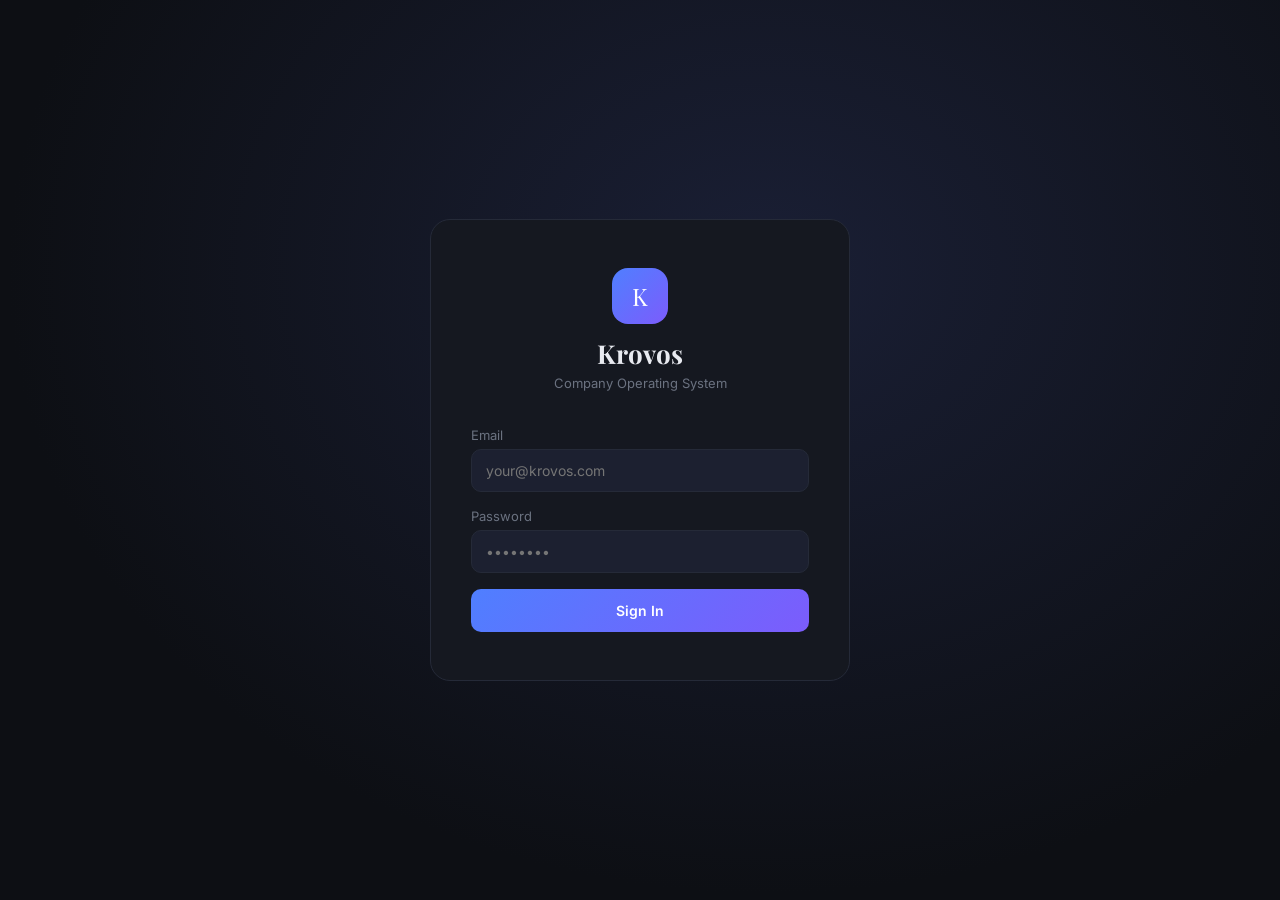
==== index.html @ 51d41aaa "Add files via upload" ====
<!DOCTYPE html>
<html lang="bn">
<head>
<meta charset="UTF-8">
<meta name="viewport" content="width=device-width, initial-scale=1.0">
<title>Krovos — Login</title>
<link rel="stylesheet" href="css/style.css">
</head>
<body>
<div class="login-wrap">
  <div class="login-card">
    <div class="login-logo">
      <div class="mark">K</div>
      <h1>Krovos</h1>
      <p>Company Operating System</p>
    </div>

    <div class="error-msg" id="errMsg"></div>

    <div class="form-group">
      <label>Email</label>
      <input type="email" id="email" placeholder="your@krovos.com" />
    </div>
    <div class="form-group">
      <label>Password</label>
      <input type="password" id="password" placeholder="••••••••" />
    </div>

    <button class="btn btn-primary" onclick="doLogin()">Sign In</button>
  </div>
</div>

<script src="js/config.js"></script>
<script>
// Simple password check (plain text for demo — upgrade to bcrypt on server later)
const OFFICERS = [
  { email: 'board@krovos.com', password: 'krovos2024', role: 'BOARD', name: 'Board Admin' },
];

async function doLogin() {
  const email = document.getElementById('email').value.trim();
  const password = document.getElementById('password').value;
  const err = document.getElementById('errMsg');
  err.style.display = 'none';

  if (!email || !password) {
    err.textContent = 'Email ও Password দিন।';
    err.style.display = 'block';
    return;
  }

  try {
    // Check against database
    const officers = await db.query('officers', {
      filter: `email=eq.${encodeURIComponent(email)}`
    });

    if (!officers || officers.length === 0) {
      err.textContent = 'Email পাওয়া যায়নি।';
      err.style.display = 'block';
      return;
    }

    const officer = officers[0];

    // Simple password check (plain text stored for demo)
    // For production: use Supabase Auth
    if (officer.plain_password && officer.plain_password !== password) {
      err.textContent = 'Password ভুল।';
      err.style.display = 'block';
      return;
    }

    // Fallback: hardcoded check for board admin
    if (email === 'board@krovos.com' && password !== 'krovos2024') {
      err.textContent = 'Password ভুল।';
      err.style.display = 'block';
      return;
    }

    auth.login(officer);
    window.location.href = 'dashboard.html';
  } catch(e) {
    err.textContent = 'Connection error। আবার try করুন।';
    err.style.display = 'block';
  }
}

document.addEventListener('keydown', e => {
  if (e.key === 'Enter') doLogin();
});

// Redirect if already logged in
if (auth.current()) window.location.href = 'dashboard.html';
</script>
</body>
</html>
---- css/style.css ----
@import url('https://fonts.googleapis.com/css2?family=Inter:wght@300;400;500;600;700&family=Playfair+Display:wght@700&display=swap');

*, *::before, *::after { box-sizing: border-box; margin: 0; padding: 0; }

:root {
  --bg: #0d0f14;
  --surface: #151820;
  --surface2: #1c2030;
  --border: #252a38;
  --accent: #4f7fff;
  --accent2: #7c5cfc;
  --text: #e8eaf0;
  --muted: #6b7280;
  --ceo: #f59e0b;
  --coo: #3b82f6;
  --cto: #8b5cf6;
  --cfo: #10b981;
  --cmo: #ec4899;
  --board: #ff6b6b;
  --danger: #ef4444;
  --success: #34d399;
}

body {
  background: var(--bg);
  color: var(--text);
  font-family: 'Inter', sans-serif;
  min-height: 100vh;
}

/* ── Login ── */
.login-wrap {
  min-height: 100vh;
  display: flex;
  align-items: center;
  justify-content: center;
  background: radial-gradient(ellipse at 60% 30%, #1a1f35 0%, var(--bg) 70%);
}

.login-card {
  background: var(--surface);
  border: 1px solid var(--border);
  border-radius: 20px;
  padding: 48px 40px;
  width: 100%;
  max-width: 420px;
}

.login-logo { text-align: center; margin-bottom: 36px; }
.login-logo .mark {
  width: 56px; height: 56px;
  background: linear-gradient(135deg, var(--accent), var(--accent2));
  border-radius: 16px;
  display: inline-flex; align-items: center; justify-content: center;
  font-family: 'Playfair Display', serif;
  font-size: 24px; color: white; margin-bottom: 12px;
}
.login-logo h1 { font-family: 'Playfair Display', serif; font-size: 26px; }
.login-logo p { color: var(--muted); font-size: 13px; margin-top: 4px; }

.form-group { margin-bottom: 16px; }
.form-group label { display: block; font-size: 13px; color: var(--muted); margin-bottom: 6px; }
.form-group input, .form-group select {
  width: 100%;
  background: var(--surface2);
  border: 1px solid var(--border);
  border-radius: 10px;
  padding: 12px 14px;
  color: var(--text);
  font-size: 14px;
  font-family: 'Inter', sans-serif;
  outline: none;
  transition: border-color 0.2s;
}
.form-group input:focus, .form-group select:focus { border-color: var(--accent); }
.form-group select option { background: var(--surface2); }

.btn {
  width: 100%;
  padding: 13px;
  border: none;
  border-radius: 10px;
  font-size: 14px;
  font-weight: 600;
  font-family: 'Inter', sans-serif;
  cursor: pointer;
  transition: opacity 0.2s, transform 0.1s;
}
.btn:active { transform: scale(0.98); }
.btn-primary { background: linear-gradient(135deg, var(--accent), var(--accent2)); color: white; }
.btn-primary:hover { opacity: 0.9; }
.btn-danger { background: var(--danger); color: white; }
.btn-sm {
  width: auto; padding: 7px 16px;
  font-size: 12px; font-weight: 600;
  border: none; border-radius: 8px;
  cursor: pointer; font-family: 'Inter', sans-serif;
}
.btn-outline {
  background: transparent;
  border: 1px solid var(--border);
  color: var(--text);
  width: auto; padding: 8px 18px;
  font-size: 13px; border-radius: 8px;
  cursor: pointer; font-family: 'Inter', sans-serif;
  transition: border-color 0.2s;
}
.btn-outline:hover { border-color: var(--accent); }

.error-msg {
  background: #ef444422;
  border: 1px solid var(--danger);
  border-radius: 8px;
  padding: 10px 14px;
  font-size: 13px;
  color: #fca5a5;
  margin-bottom: 16px;
  display: none;
}

/* ── Layout ── */
.app { display: flex; min-height: 100vh; }

.sidebar {
  width: 240px;
  background: var(--surface);
  border-right: 1px solid var(--border);
  display: flex;
  flex-direction: column;
  position: fixed;
  top: 0; left: 0; bottom: 0;
  z-index: 100;
}

.sidebar-logo {
  padding: 24px 20px;
  border-bottom: 1px solid var(--border);
  display: flex; align-items: center; gap: 12px;
}
.sidebar-logo .mark {
  width: 36px; height: 36px;
  background: linear-gradient(135deg, var(--accent), var(--accent2));
  border-radius: 10px;
  display: flex; align-items: center; justify-content: center;
  font-family: 'Playfair Display', serif;
  font-size: 16px; color: white; flex-shrink: 0;
}
.sidebar-logo h2 { font-family: 'Playfair Display', serif; font-size: 18px; }

.sidebar-user {
  padding: 16px 20px;
  border-bottom: 1px solid var(--border);
}
.sidebar-user .role-pill {
  display: inline-block;
  padding: 3px 10px;
  border-radius: 12px;
  font-size: 11px;
  font-weight: 700;
  margin-bottom: 4px;
}
.sidebar-user .uname { font-size: 13px; font-weight: 500; }

.sidebar-nav { flex: 1; padding: 12px 0; overflow-y: auto; }
.nav-item {
  display: flex; align-items: center; gap: 10px;
  padding: 10px 20px;
  font-size: 13px; color: var(--muted);
  cursor: pointer; transition: all 0.15s;
  border-left: 3px solid transparent;
}
.nav-item:hover { color: var(--text); background: var(--surface2); }
.nav-item.active { color: var(--text); border-left-color: var(--accent); background: var(--surface2); }
.nav-item .icon { width: 18px; text-align: center; }

.sidebar-bottom {
  padding: 16px 20px;
  border-top: 1px solid var(--border);
}

.main { margin-left: 240px; flex: 1; padding: 32px; }

/* ── Topbar ── */
.topbar {
  display: flex; align-items: center; justify-content: space-between;
  margin-bottom: 28px;
}
.topbar h1 { font-size: 22px; font-weight: 700; }
.topbar-right { display: flex; gap: 10px; align-items: center; }

/* ── Search ── */
.search-box {
  display: flex; align-items: center; gap: 10px;
  background: var(--surface);
  border: 1px solid var(--border);
  border-radius: 10px;
  padding: 10px 16px;
  margin-bottom: 24px;
}
.search-box input {
  background: none; border: none; outline: none;
  color: var(--text); font-size: 14px; flex: 1;
  font-family: 'Inter', sans-serif;
}
.search-box input::placeholder { color: var(--muted); }

/* ── Cards ── */
.cards-grid {
  display: grid;
  grid-template-columns: repeat(auto-fill, minmax(220px, 1fr));
  gap: 16px;
  margin-bottom: 28px;
}
.stat-card {
  background: var(--surface);
  border: 1px solid var(--border);
  border-radius: 14px;
  padding: 20px;
}
.stat-card .label { font-size: 12px; color: var(--muted); margin-bottom: 8px; }
.stat-card .value { font-size: 28px; font-weight: 700; }
.stat-card .sub { font-size: 12px; color: var(--muted); margin-top: 4px; }

/* ── Table ── */
.table-wrap {
  background: var(--surface);
  border: 1px solid var(--border);
  border-radius: 14px;
  overflow: hidden;
  margin-bottom: 24px;
}
.table-head {
  display: flex; align-items: center; justify-content: space-between;
  padding: 16px 20px;
  border-bottom: 1px solid var(--border);
}
.table-head h3 { font-size: 15px; font-weight: 600; }

table { width: 100%; border-collapse: collapse; }
th {
  text-align: left; padding: 12px 20px;
  font-size: 11px; color: var(--muted);
  text-transform: uppercase; letter-spacing: 0.5px;
  border-bottom: 1px solid var(--border);
}
td {
  padding: 14px 20px;
  font-size: 13px;
  border-bottom: 1px solid var(--border);
}
tr:last-child td { border-bottom: none; }
tr:hover td { background: var(--surface2); }

.badge {
  display: inline-block;
  padding: 3px 10px; border-radius: 12px;
  font-size: 11px; font-weight: 600;
}
.badge-pending { background: #f59e0b22; color: #f59e0b; }
.badge-in_progress { background: #3b82f622; color: #3b82f6; }
.badge-completed { background: #10b98122; color: #10b981; }
.badge-cancelled { background: #ef444422; color: #ef4444; }
.badge-active { background: #10b98122; color: #10b981; }
.badge-inactive { background: #ef444422; color: #ef4444; }
.badge-low { background: #6b728022; color: #9ca3af; }
.badge-medium { background: #f59e0b22; color: #f59e0b; }
.badge-high { background: #ef444422; color: #ef4444; }
.badge-urgent { background: #dc262622; color: #f87171; }

/* ── Workflow Chart ── */
.workflow-grid {
  display: grid;
  grid-template-columns: repeat(5, 1fr);
  gap: 12px;
  margin-bottom: 24px;
}
.workflow-col {
  background: var(--surface);
  border: 1px solid var(--border);
  border-radius: 14px;
  overflow: hidden;
}
.workflow-col-head {
  padding: 12px 14px;
  font-size: 12px; font-weight: 700;
  text-align: center;
  border-bottom: 1px solid var(--border);
}
.workflow-tasks { padding: 10px; min-height: 120px; }
.workflow-task {
  background: var(--surface2);
  border: 1px solid var(--border);
  border-radius: 8px;
  padding: 10px 12px;
  margin-bottom: 8px;
  font-size: 12px;
}
.workflow-task .t-title { font-weight: 500; margin-bottom: 4px; }
.workflow-task .t-meta { color: var(--muted); font-size: 11px; }

/* ── Modal ── */
.modal-overlay {
  position: fixed; inset: 0;
  background: rgba(0,0,0,0.7);
  display: flex; align-items: center; justify-content: center;
  z-index: 999; opacity: 0; pointer-events: none;
  transition: opacity 0.2s;
}
.modal-overlay.open { opacity: 1; pointer-events: all; }
.modal {
  background: var(--surface);
  border: 1px solid var(--border);
  border-radius: 18px;
  padding: 32px;
  width: 100%; max-width: 500px;
  max-height: 90vh; overflow-y: auto;
  transform: translateY(20px);
  transition: transform 0.2s;
}
.modal-overlay.open .modal { transform: translateY(0); }
.modal h2 { font-size: 18px; margin-bottom: 24px; }
.modal-footer { display: flex; gap: 10px; justify-content: flex-end; margin-top: 24px; }

/* ── Tabs ── */
.tabs { display: flex; gap: 4px; margin-bottom: 24px; border-bottom: 1px solid var(--border); }
.tab {
  padding: 10px 20px; font-size: 13px; font-weight: 500;
  color: var(--muted); cursor: pointer;
  border-bottom: 2px solid transparent;
  transition: all 0.15s;
}
.tab.active { color: var(--text); border-bottom-color: var(--accent); }

/* ── Client ID ── */
.client-id {
  font-family: monospace;
  background: var(--surface2);
  padding: 3px 8px;
  border-radius: 6px;
  font-size: 12px;
  color: var(--accent);
}

/* ── Misc ── */
.section-title {
  font-size: 16px; font-weight: 600;
  margin-bottom: 16px;
}
.empty { text-align: center; padding: 40px; color: var(--muted); font-size: 14px; }
.flex { display: flex; }
.gap-10 { gap: 10px; }
.align-center { align-items: center; }
.justify-between { justify-content: space-between; }
.mt-16 { margin-top: 16px; }
.mb-16 { margin-bottom: 16px; }
textarea {
  width: 100%;
  background: var(--surface2);
  border: 1px solid var(--border);
  border-radius: 10px;
  padding: 12px 14px;
  color: var(--text);
  font-size: 14px;
  font-family: 'Inter', sans-serif;
  outline: none;
  resize: vertical;
  min-height: 80px;
}
textarea:focus { border-color: var(--accent); }

@media (max-width: 900px) {
  .sidebar { width: 200px; }
  .main { margin-left: 200px; padding: 20px; }
  .workflow-grid { grid-template-columns: repeat(2, 1fr); }
}
@media (max-width: 640px) {
  .sidebar { display: none; }
  .main { margin-left: 0; }
}
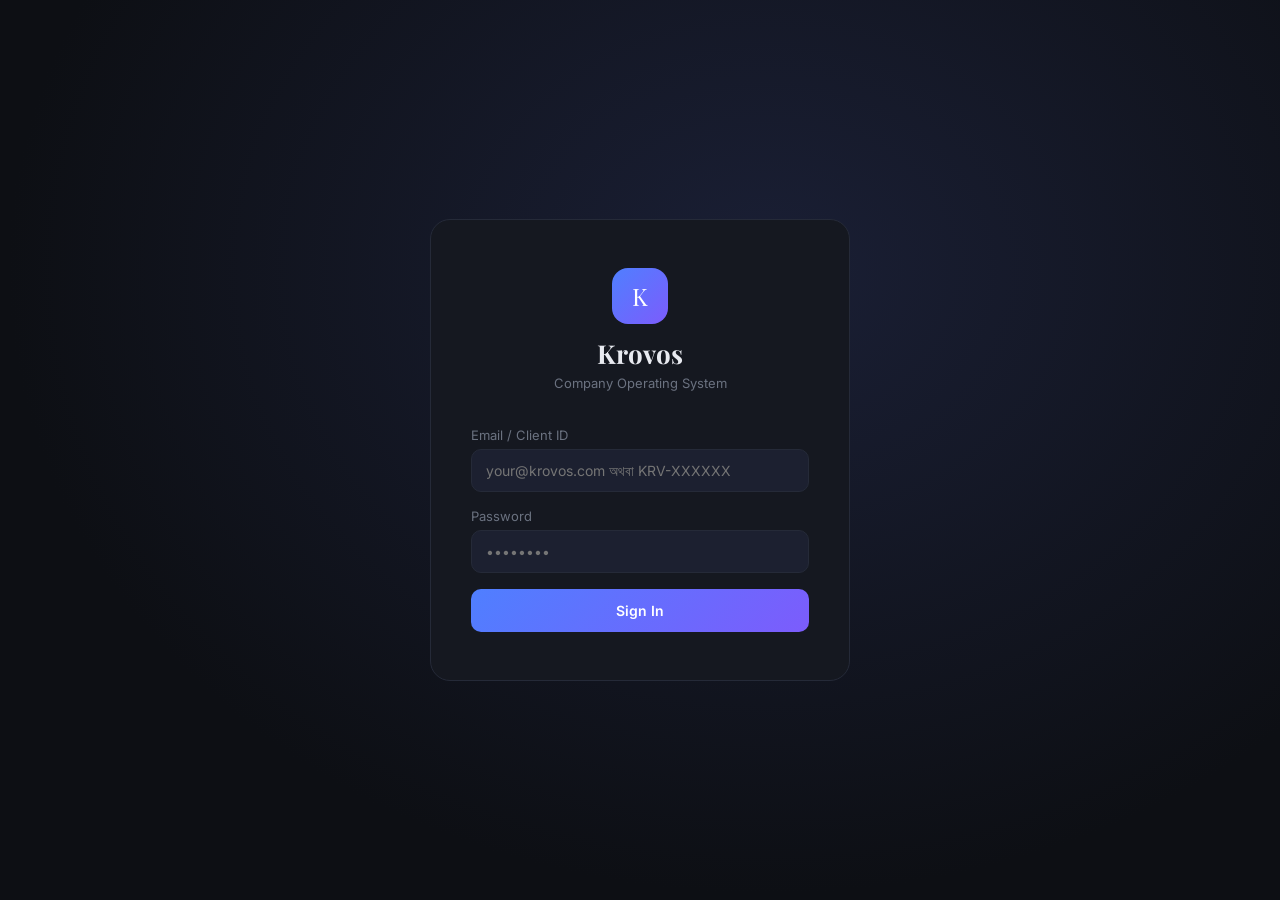
==== commit 0801b4aa: "Update index.html" ====
--- a/index.html
+++ b/index.html
@@ -14,84 +14,84 @@
       <h1>Krovos</h1>
       <p>Company Operating System</p>
     </div>
-
     <div class="error-msg" id="errMsg"></div>
-
     <div class="form-group">
-      <label>Email</label>
-      <input type="email" id="email" placeholder="your@krovos.com" />
+      <label>Email / Client ID</label>
+      <input type="text" id="email" placeholder="your@krovos.com অথবা KRV-XXXXXX" />
     </div>
     <div class="form-group">
       <label>Password</label>
       <input type="password" id="password" placeholder="••••••••" />
     </div>
-
     <button class="btn btn-primary" onclick="doLogin()">Sign In</button>
   </div>
 </div>
-
 <script src="js/config.js"></script>
 <script>
-// Simple password check (plain text for demo — upgrade to bcrypt on server later)
-const OFFICERS = [
-  { email: 'board@krovos.com', password: 'krovos2024', role: 'BOARD', name: 'Board Admin' },
-];
-
 async function doLogin() {
-  const email = document.getElementById('email').value.trim();
+  const input = document.getElementById('email').value.trim();
   const password = document.getElementById('password').value;
   const err = document.getElementById('errMsg');
   err.style.display = 'none';
 
-  if (!email || !password) {
-    err.textContent = 'Email ও Password দিন।';
+  if (!input || !password) {
+    err.textContent = 'Email/Client ID ও Password দিন।';
     err.style.display = 'block';
     return;
   }
 
   try {
-    // Check against database
-    const officers = await db.query('officers', {
-      filter: `email=eq.${encodeURIComponent(email)}`
-    });
-
-    if (!officers || officers.length === 0) {
-      err.textContent = 'Email পাওয়া যায়নি।';
-      err.style.display = 'block';
+    // Hardcoded Board Admin fallback
+    if (input === 'board@krovos.com' && password === 'krovos2024') {
+      auth.login({ id: 'board-admin', name: 'Board Admin', email: input, role: 'BOARD' });
+      window.location.href = 'dashboard.html';
       return;
     }
 
-    const officer = officers[0];
-
-    // Simple password check (plain text stored for demo)
-    // For production: use Supabase Auth
-    if (officer.plain_password && officer.plain_password !== password) {
-      err.textContent = 'Password ভুল।';
-      err.style.display = 'block';
+    // 1) Officer login (by email)
+    const officers = await db.query('officers', { filter: `email=eq.${encodeURIComponent(input)}` });
+    if (officers && officers.length > 0) {
+      const officer = officers[0];
+      if (officer.password_hash !== password) {
+        err.textContent = 'Password ভুল।';
+        err.style.display = 'block';
+        return;
+      }
+      auth.login(officer);
+      window.location.href = 'dashboard.html';
       return;
     }
 
-    // Fallback: hardcoded check for board admin
-    if (email === 'board@krovos.com' && password !== 'krovos2024') {
-      err.textContent = 'Password ভুল।';
-      err.style.display = 'block';
+    // 2) Client login (by Client ID অথবা email)
+    let clientMatches = await db.query('clients', { filter: `user_id=eq.${encodeURIComponent(input)}` });
+    if (!clientMatches || clientMatches.length === 0) {
+      clientMatches = await db.query('clients', { filter: `email=eq.${encodeURIComponent(input)}` });
+    }
+    if (clientMatches && clientMatches.length > 0) {
+      const client = clientMatches[0];
+      if (client.password !== password) {
+        err.textContent = 'Password ভুল।';
+        err.style.display = 'block';
+        return;
+      }
+      auth.login({ ...client, role: 'CLIENT' });
+      window.location.href = 'client-dashboard.html';
       return;
     }
 
-    auth.login(officer);
-    window.location.href = 'dashboard.html';
+    err.textContent = 'Email/Client ID পাওয়া যায়নি।';
+    err.style.display = 'block';
+
   } catch(e) {
     err.textContent = 'Connection error। আবার try করুন।';
     err.style.display = 'block';
   }
 }
 
-document.addEventListener('keydown', e => {
-  if (e.key === 'Enter') doLogin();
-});
+document.addEventListener('keydown', e => { if (e.key === 'Enter') doLogin(); });
 
-// Redirect if already logged in
-if (auth.current()) window.location.href = 'dashboard.html';
+const cur = auth.current();
+if (cur) window.location.href = cur.role === 'CLIENT' ? 'client-dashboard.html' : 'dashboard.html';
 </script>
 </body>
 </html>
